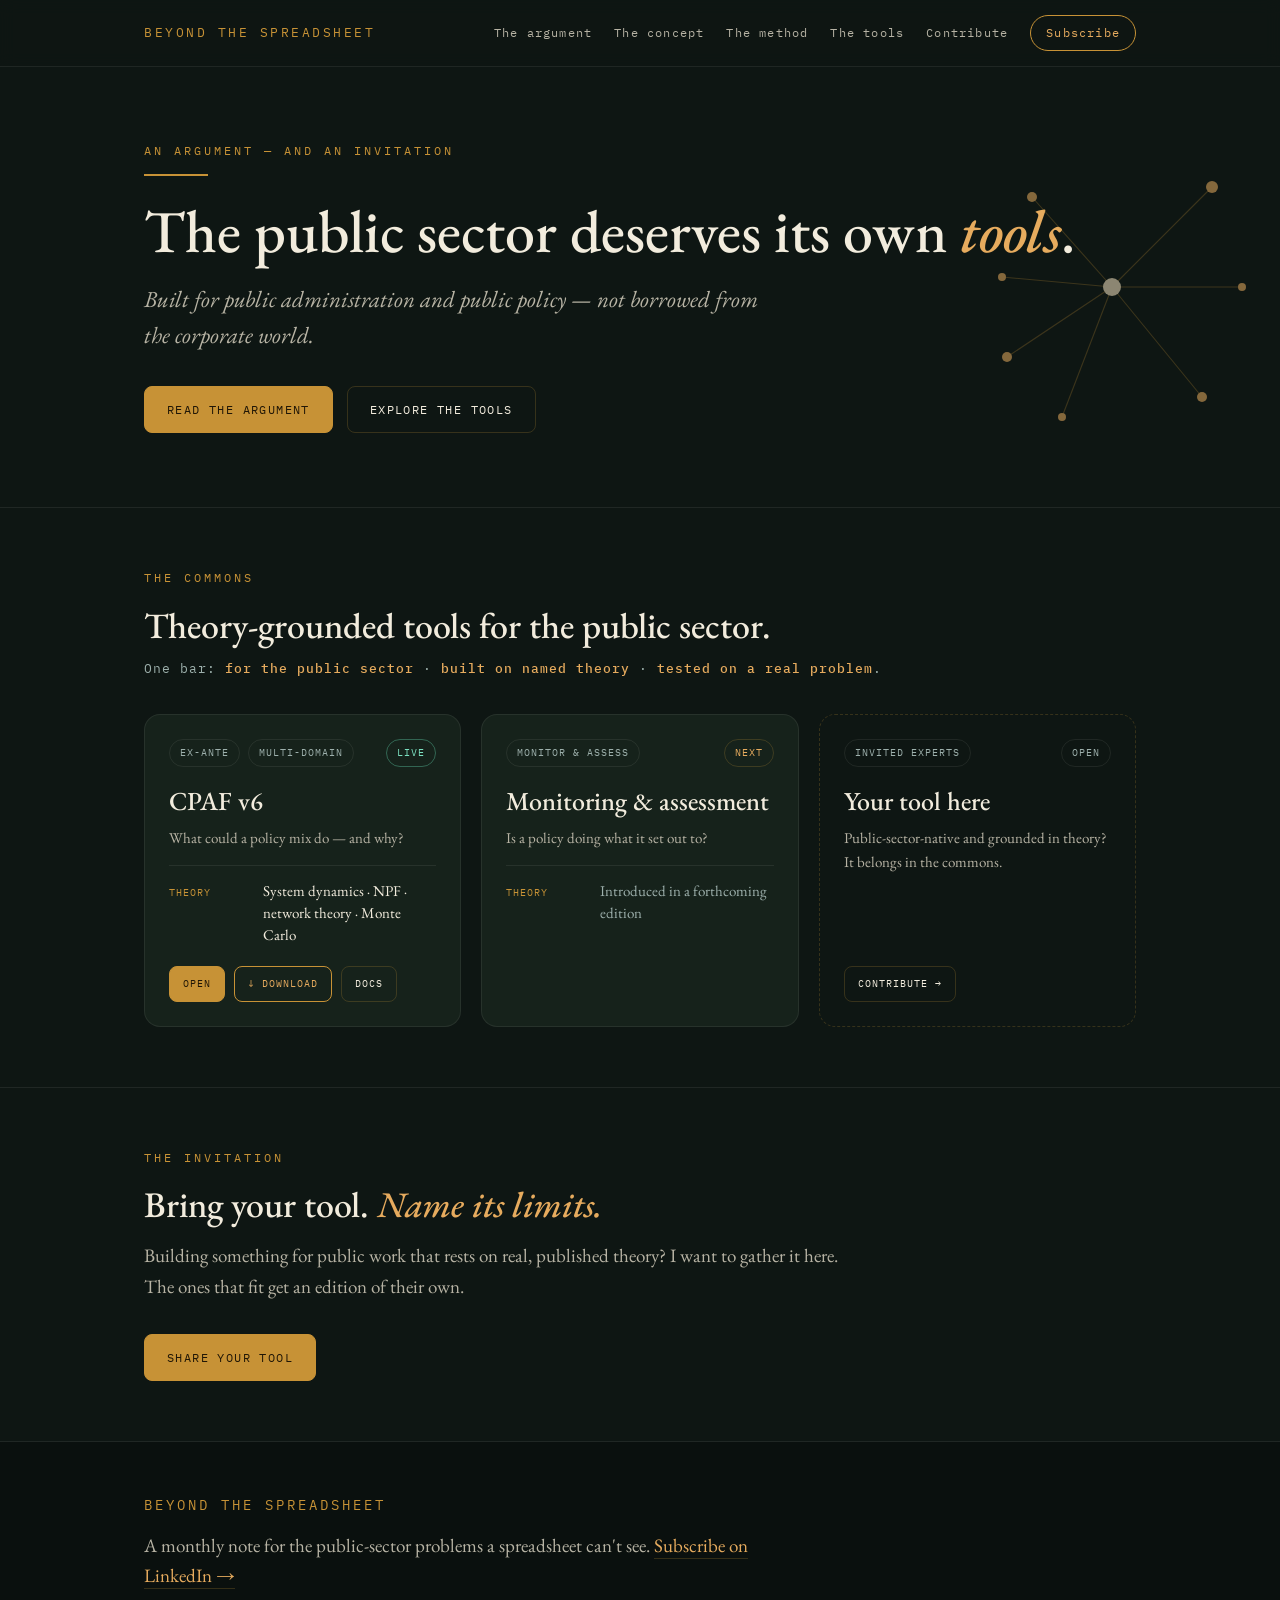
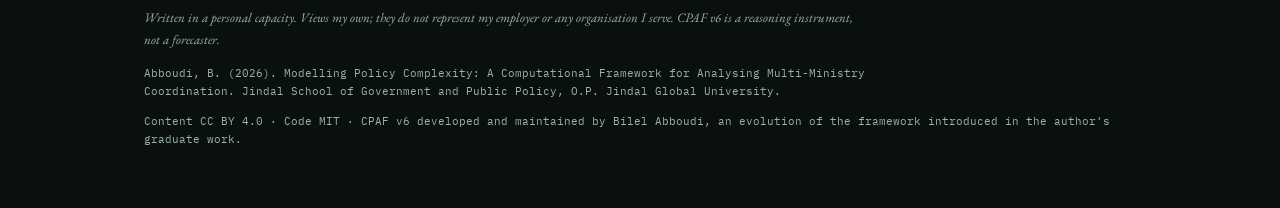
==== index.html @ c911b5e2 "Add site" ====
<!DOCTYPE html><html lang="en"><head><meta charset="utf-8"><meta name="viewport" content="width=device-width,initial-scale=1">
<title>Home · Beyond the Spreadsheet</title><meta name="description" content="Theory-grounded tools for the public sector.">
<link rel="preconnect" href="https://fonts.googleapis.com"><link rel="preconnect" href="https://fonts.gstatic.com" crossorigin>
<link rel="icon" href="/assets/img/favicon.svg"><link rel="stylesheet" href="/assets/css/brand.css">
<meta property="og:title" content="Beyond the Spreadsheet"><meta property="og:description" content="Theory-grounded tools for the public sector."><meta property="og:type" content="website">
</head><body><nav><div class="wrap"><a class="brand" href="/">BEYOND THE SPREADSHEET</a>
<div class="navlinks"><a href="/argument.html">The argument</a><a href="/concept.html">The concept</a><a href="/method.html">The method</a><a href="/tools.html">The tools</a><a href="/contribute.html">Contribute</a><a class="pill" data-subscribe href="#">Subscribe</a></div></div></nav>
<header><div class="wrap"><svg width="360" height="360" viewBox="0 0 360 360" style="position:absolute;right:8px;top:40px;opacity:.55" aria-hidden="true">
<g stroke="#C79236" stroke-opacity=".45" stroke-width="1.1"><line x1="200" y1="180" x2="120" y2="90"/><line x1="200" y1="180" x2="300" y2="80"/><line x1="200" y1="180" x2="330" y2="180"/><line x1="200" y1="180" x2="290" y2="290"/><line x1="200" y1="180" x2="150" y2="310"/><line x1="200" y1="180" x2="95" y2="250"/><line x1="200" y1="180" x2="90" y2="170"/></g>
<g fill="#E6AB5E"><circle cx="120" cy="90" r="5"/><circle cx="300" cy="80" r="6"/><circle cx="330" cy="180" r="4"/><circle cx="290" cy="290" r="5"/><circle cx="150" cy="310" r="4"/><circle cx="95" cy="250" r="5"/><circle cx="90" cy="170" r="4"/></g>
<circle cx="200" cy="180" r="9" fill="#F4E3C0"/></svg>
<div class="ey">An argument — and an invitation</div><div class="rule"></div>
<h1>The public sector deserves its own <em>tools</em>.</h1>
<p class="lede">Built for public administration and public policy — not borrowed from the corporate world.</p>
<div class="cta"><a class="btn primary" href="/argument.html">Read the argument</a><a class="btn ghost" href="/tools.html">Explore the tools</a></div></div></header>
<section><div class="wrap"><div class="ey lbl">The commons</div>
<h2>Theory-grounded tools for the public sector.</h2>
<div class="barline">One bar: <b>for the public sector</b> · <b>built on named theory</b> · <b>tested on a real problem</b>.</div>
<div class="cards" id="tools-grid">
<div class="card"><div class="tags"><span class="tag">Ex-ante</span><span class="tag">Multi-domain</span><span class="status st-live">Live</span></div>
<h3>CPAF v6</h3><div class="sub">What could a policy mix do &mdash; and why?</div>
<div class="kv"><div class="row"><span class="rk">Theory</span><span class="rv">System dynamics &middot; NPF &middot; network theory &middot; Monte Carlo</span></div></div>
<div class="cardcta"><a class="mini g" href="/model/" target="_blank" rel="noopener">Open</a><a class="mini d" href="/downloads/cpaf-v6-model.zip" download>&#8595; Download</a><a class="mini" href="/docs/">Docs</a></div></div>
<div class="card"><div class="tags"><span class="tag">Monitor &amp; assess</span><span class="status st-next">Next</span></div>
<h3>Monitoring &amp; assessment</h3><div class="sub">Is a policy doing what it set out to?</div>
<div class="kv"><div class="row"><span class="rk">Theory</span><span class="rv dim">Introduced in a forthcoming edition.</span></div></div></div>
<div class="card dashed"><div class="tags"><span class="tag">Invited experts</span><span class="status st-open">Open</span></div>
<h3>Your tool here</h3><div class="sub">Public-sector-native and grounded in theory? It belongs in the commons.</div>
<div class="cardcta"><a class="mini" href="/contribute.html">Contribute &#8594;</a></div></div>
</div></div></section>
<section><div class="wrap"><div class="ey lbl">The invitation</div>
<h2>Bring your tool. <em>Name its limits.</em></h2>
<p class="body">Building something for public work that rests on real, published theory? I want to gather it here. The ones that fit get an edition of their own.</p>
<div class="cta"><a class="btn primary" href="/contribute.html">Share your tool</a></div></div></section><footer><div class="wrap"><div class="fbrand">BEYOND THE SPREADSHEET</div>
<p class="body" style="margin-top:14px;max-width:640px">A monthly note for the public-sector problems a spreadsheet can't see. <a data-subscribe href="#" style="color:var(--gold2);border-bottom:1px solid var(--line)">Subscribe on LinkedIn &#8594;</a></p>
<p class="disc">Written in a personal capacity. Views my own; they do not represent my employer or any organisation I serve. CPAF v6 is a reasoning instrument, not a forecaster.</p>
<p class="cite">Abboudi, B. (2026). Modelling Policy Complexity: A Computational Framework for Analysing Multi-Ministry Coordination. Jindal School of Government and Public Policy, O.P. Jindal Global University.</p>
<p class="lic">Content CC BY 4.0 · Code MIT · CPAF v6 developed and maintained by Bilel Abboudi, an evolution of the framework introduced in the author's graduate work.</p></div></footer>
<script src="/assets/js/site.js"></script></body></html>
---- assets/css/brand.css ----
@import url('https://fonts.googleapis.com/css2?family=EB+Garamond:ital,wght@0,400;0,500;1,400&family=IBM+Plex+Mono:wght@400;500&display=swap');
:root{--bg:#0E1613;--bg2:#0A100E;--panel:#16221B;--gold:#C79236;--gold2:#E6AB5E;--cream:#F2ECDD;--muted:#9DB0AC;--sub:#B7B3A4;--line:rgba(201,150,54,.22);--hair:rgba(243,236,221,.08);--serif:'EB Garamond',Georgia,serif;--mono:'IBM Plex Mono',ui-monospace,Menlo,monospace}
*{box-sizing:border-box;margin:0;padding:0}html{scroll-behavior:smooth}
body{background:var(--bg);color:var(--cream);font-family:var(--serif);line-height:1.6;-webkit-font-smoothing:antialiased}
.wrap{max-width:1080px;margin:0 auto;padding:0 44px}
.ey{font-family:var(--mono);font-size:12px;letter-spacing:3px;text-transform:uppercase;color:var(--gold)}
a{color:inherit;text-decoration:none}
nav{position:sticky;top:0;z-index:20;border-bottom:1px solid var(--hair);background:rgba(14,22,19,.86);backdrop-filter:blur(8px)}
nav .wrap{display:flex;align-items:center;justify-content:space-between;height:66px}
.brand{font-family:var(--mono);font-size:13px;letter-spacing:2.5px;color:var(--gold)}
.navlinks{display:flex;gap:22px;align-items:center;font-family:var(--mono);font-size:12px;letter-spacing:1.2px;color:var(--sub)}
.navlinks a:hover{color:var(--cream)}
.pill{border:1px solid var(--gold);color:var(--gold2)!important;padding:7px 15px;border-radius:999px}.pill:hover{background:rgba(201,150,54,.12)}
.rule{width:64px;height:2px;background:var(--gold);margin:14px 0 24px}
h1{font-size:60px;line-height:1.04;font-weight:500;color:var(--cream)}h1 em{font-style:italic;color:var(--gold2)}
h2{font-size:36px;line-height:1.12;font-weight:500;color:var(--cream)}h2 em{font-style:italic;color:var(--gold2)}
h3{font-size:26px;font-weight:500;color:var(--cream)}
.lede{font-style:italic;font-size:23px;color:var(--sub);margin-top:18px;max-width:620px}
.dek{font-style:italic;font-size:21px;color:var(--sub);margin-top:14px;max-width:660px}
p.body{font-size:19px;color:var(--sub);max-width:720px;margin-top:16px}p.body b{color:var(--cream);font-weight:500}p.body em{color:var(--gold2);font-style:italic}
header{position:relative;overflow:hidden;border-bottom:1px solid var(--hair)}
header .wrap{padding:74px 44px}
section{padding:60px 0;border-bottom:1px solid var(--hair)}
.lbl{margin-bottom:18px}
.cta{display:flex;gap:14px;margin-top:32px;flex-wrap:wrap}
.btn{font-family:var(--mono);font-size:12px;letter-spacing:1.4px;text-transform:uppercase;padding:13px 22px;border-radius:8px;border:1px solid var(--line);color:var(--cream);display:inline-block;transition:.15s;cursor:pointer}
.btn.primary{background:var(--gold);color:#201606;border-color:var(--gold)}.btn.primary:hover{background:var(--gold2)}
.btn.ghost:hover{border-color:var(--gold);color:var(--gold2)}
.btn.download{border-color:var(--gold);color:var(--gold2)}.btn.download:hover{background:rgba(201,150,54,.12)}
.commit{border-top:1px solid var(--hair);margin:26px 0 6px;max-width:740px}
.commit .it{padding:16px 0;border-bottom:1px solid var(--hair)}
.commit .h{font-family:var(--mono);font-size:12px;letter-spacing:1.5px;text-transform:uppercase;color:var(--gold);margin-bottom:7px}
.commit .t{font-size:18px;color:var(--sub)}.commit .t b{color:var(--cream);font-weight:500}
.close{font-size:23px;color:var(--cream);font-style:italic;margin:30px 0 6px}
.sig{font-family:var(--mono);font-size:12px;letter-spacing:1.5px;color:var(--gold2);margin-top:18px}
.cards{display:grid;grid-template-columns:repeat(auto-fit,minmax(280px,1fr));gap:20px;margin-top:36px}
.card{background:var(--panel);border:1px solid var(--hair);border-radius:16px;padding:24px;display:flex;flex-direction:column;transition:.15s}
.card:hover{border-color:var(--line)}.card.dashed{background:transparent;border-style:dashed;border-color:var(--line)}
.tags{display:flex;gap:8px;flex-wrap:wrap;margin-bottom:14px;align-items:center}
.tag{font-family:var(--mono);font-size:10px;letter-spacing:1px;text-transform:uppercase;color:var(--muted);border:1px solid var(--hair);border-radius:999px;padding:5px 10px}
.status{margin-left:auto;font-family:var(--mono);font-size:10px;letter-spacing:1px;text-transform:uppercase;padding:5px 10px;border-radius:999px}
.st-live{color:#7BE0C0;border:1px solid rgba(93,202,165,.4)}.st-next{color:var(--gold2);border:1px solid var(--line)}.st-planned,.st-open{color:var(--muted);border:1px solid var(--hair)}
.card h3{font-size:26px}.card .sub{color:var(--sub);font-size:15px;margin-top:4px}
.kv{margin-top:15px;border-top:1px solid var(--hair);padding-top:14px;display:grid;gap:9px}
.kv .row{display:grid;grid-template-columns:82px 1fr;gap:12px;align-items:baseline}
.kv .rk{font-family:var(--mono);font-size:10px;letter-spacing:1px;text-transform:uppercase;color:var(--gold)}
.kv .rv{color:var(--cream);font-size:15px;line-height:1.45}.kv .rv.dim{color:var(--muted)}
.cardcta{display:flex;gap:9px;margin-top:auto;padding-top:20px;flex-wrap:wrap}
.mini{font-family:var(--mono);font-size:10px;letter-spacing:1px;text-transform:uppercase;padding:9px 13px;border-radius:8px;border:1px solid var(--line);color:var(--cream)}
.mini.g{background:var(--gold);color:#201606;border-color:var(--gold)}.mini.g:hover{background:var(--gold2)}
.mini.d{border-color:var(--gold);color:var(--gold2)}.mini:hover{border-color:var(--gold);color:var(--gold2)}
.figure{background:var(--cream);border-radius:14px;padding:20px;margin:26px 0;text-align:center;max-width:760px}
.figure img{max-width:100%;border-radius:6px;display:block;margin:0 auto}
.figure .cap{font-family:var(--mono);font-size:10.5px;letter-spacing:1px;color:#6a6350;margin-top:12px;text-transform:uppercase}
.checks{list-style:none;margin:20px 0 30px;max-width:640px}
.checks li{display:flex;gap:12px;align-items:baseline;padding:11px 0;border-top:1px solid var(--hair);color:var(--cream);font-size:17px}.checks .c{color:var(--gold2);font-family:var(--mono)}
.barline{font-family:var(--mono);font-size:12.5px;letter-spacing:1px;color:var(--muted);margin-top:12px}.barline b{color:var(--gold2);font-weight:500}
.filter{display:flex;gap:10px;flex-wrap:wrap;margin-top:22px}
.chip{font-family:var(--mono);font-size:11px;letter-spacing:1px;text-transform:uppercase;padding:8px 14px;border-radius:999px;border:1px solid var(--hair);color:var(--muted);cursor:pointer}
.chip.on{border-color:var(--gold);color:var(--gold2)}
.promptbox{background:#0c1512;border:1px solid var(--hair);border-left:3px solid var(--gold);border-radius:8px;padding:16px 18px;margin:14px 0;font-family:var(--mono);font-size:13px;color:#cfd8d3;max-width:740px;line-height:1.6}
.plabel{font-family:var(--mono);font-size:11px;letter-spacing:1px;text-transform:uppercase;color:var(--gold);margin-bottom:8px}
.field{margin:16px 0;max-width:560px}
.field label{display:block;font-family:var(--mono);font-size:11px;letter-spacing:1px;text-transform:uppercase;color:var(--gold);margin-bottom:7px}
.field input,.field textarea{width:100%;background:#0c1512;border:1px solid var(--hair);border-radius:8px;padding:12px 14px;color:var(--cream);font-family:var(--serif);font-size:16px}
.field textarea{min-height:90px;resize:vertical}
.field input:focus,.field textarea:focus{outline:none;border-color:var(--gold)}
.bc{font-family:var(--mono);font-size:11px;letter-spacing:1px;color:var(--muted);text-transform:uppercase}
.note{font-family:var(--mono);font-size:11px;letter-spacing:1px;color:var(--gold);text-transform:uppercase;margin:14px 0 0}
footer{padding:52px 0 60px;background:var(--bg2)}
.fbrand{font-family:var(--mono);letter-spacing:3px;color:var(--gold);font-size:14px}
.disc{color:var(--muted);font-size:13px;margin-top:16px;max-width:720px;font-style:italic;line-height:1.7}
.cite{color:var(--muted);font-family:var(--mono);font-size:11px;margin-top:12px;max-width:760px;line-height:1.7}
.lic{color:var(--muted);font-family:var(--mono);font-size:11px;margin-top:12px}
@media(max-width:760px){.wrap{padding:0 24px}.navlinks{gap:14px;font-size:11px}.navlinks a:not(.pill){display:none}h1{font-size:42px}.lede{font-size:19px}h2{font-size:29px}header .wrap{padding:52px 24px}}
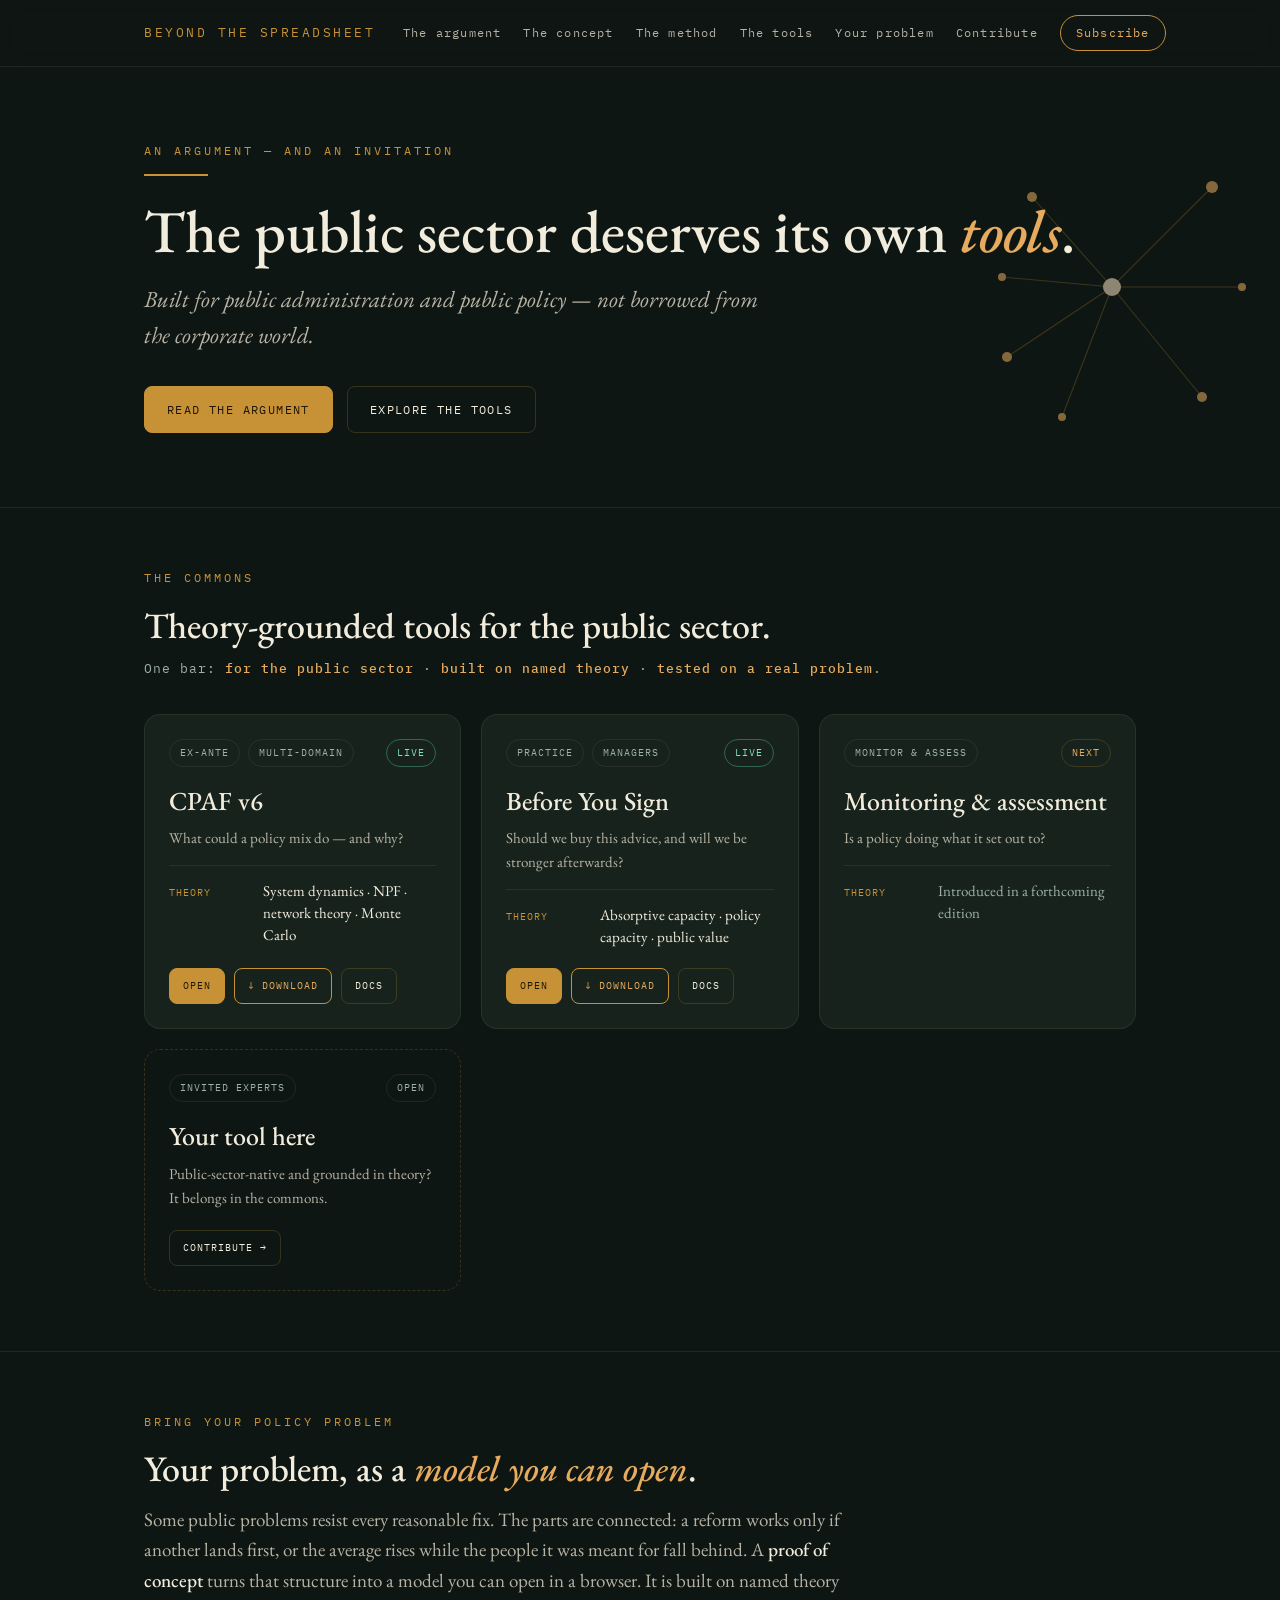
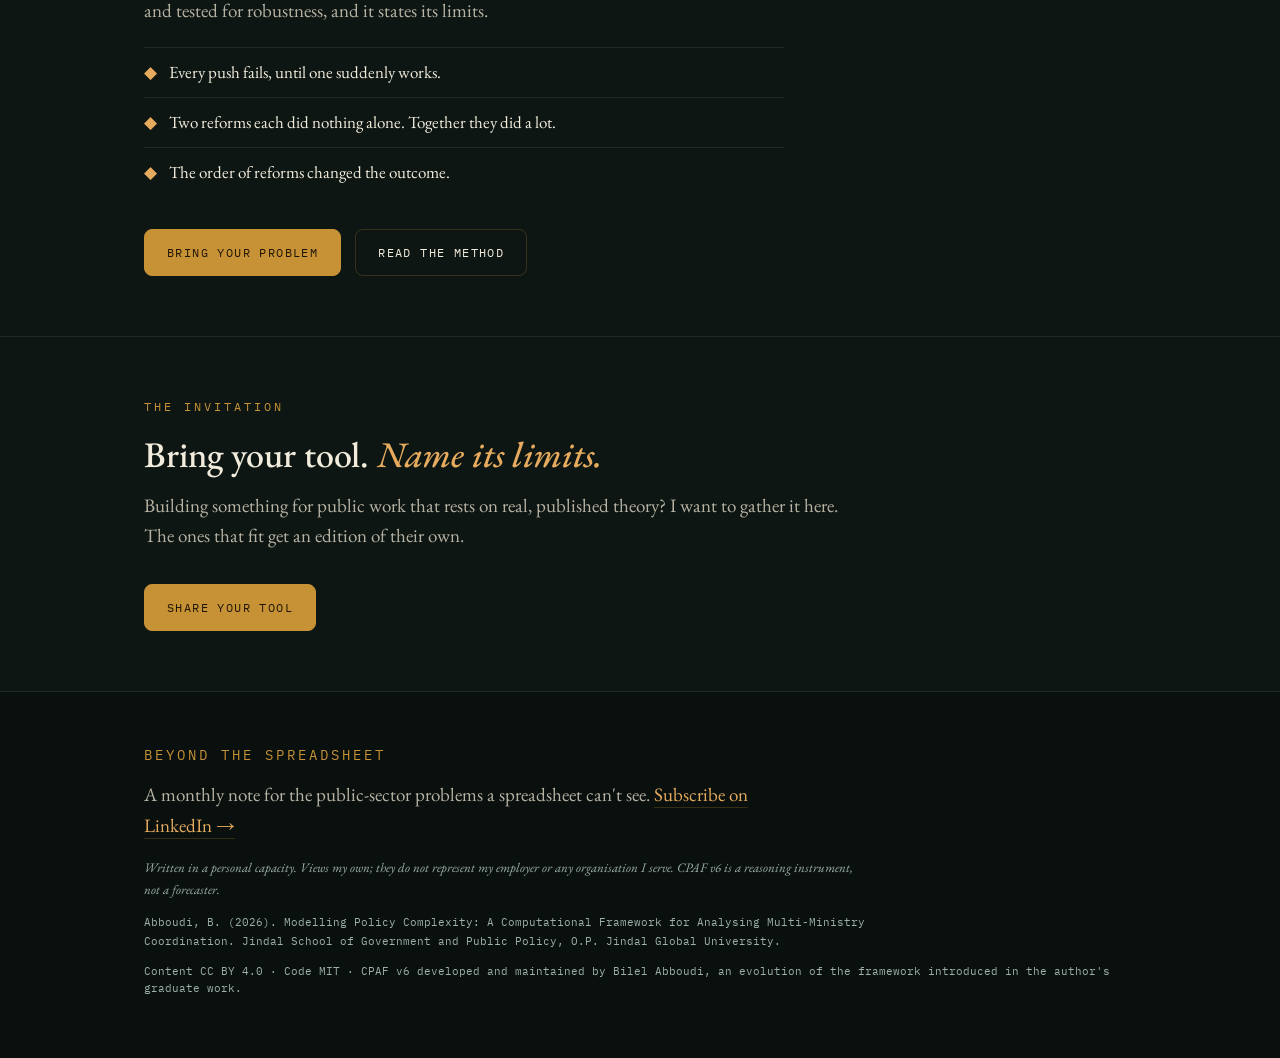
==== commit 90326bd2: "Add 'Bring your policy problem' page, homepage section, PoC gallery and suggestion form - New /probl" ====
--- a/index.html
+++ b/index.html
@@ -4,7 +4,7 @@
 <link rel="icon" href="/assets/img/favicon.svg"><link rel="stylesheet" href="/assets/css/brand.css">
 <meta property="og:title" content="Beyond the Spreadsheet"><meta property="og:description" content="Theory-grounded tools for the public sector."><meta property="og:type" content="website">
 </head><body><nav><div class="wrap"><a class="brand" href="/">BEYOND THE SPREADSHEET</a>
-<div class="navlinks"><a href="/argument.html">The argument</a><a href="/concept.html">The concept</a><a href="/method.html">The method</a><a href="/tools.html">The tools</a><a href="/contribute.html">Contribute</a><a class="pill" data-subscribe href="#">Subscribe</a></div></div></nav>
+<div class="navlinks"><a href="/argument.html">The argument</a><a href="/concept.html">The concept</a><a href="/method.html">The method</a><a href="/tools.html">The tools</a><a href="/problems.html">Your problem</a><a href="/contribute.html">Contribute</a><a class="pill" data-subscribe href="#">Subscribe</a></div></div></nav>
 <header><div class="wrap"><svg width="360" height="360" viewBox="0 0 360 360" style="position:absolute;right:8px;top:40px;opacity:.55" aria-hidden="true">
 <g stroke="#C79236" stroke-opacity=".45" stroke-width="1.1"><line x1="200" y1="180" x2="120" y2="90"/><line x1="200" y1="180" x2="300" y2="80"/><line x1="200" y1="180" x2="330" y2="180"/><line x1="200" y1="180" x2="290" y2="290"/><line x1="200" y1="180" x2="150" y2="310"/><line x1="200" y1="180" x2="95" y2="250"/><line x1="200" y1="180" x2="90" y2="170"/></g>
 <g fill="#E6AB5E"><circle cx="120" cy="90" r="5"/><circle cx="300" cy="80" r="6"/><circle cx="330" cy="180" r="4"/><circle cx="290" cy="290" r="5"/><circle cx="150" cy="310" r="4"/><circle cx="95" cy="250" r="5"/><circle cx="90" cy="170" r="4"/></g>
@@ -28,6 +28,15 @@
 <h3>Your tool here</h3><div class="sub">Public-sector-native and grounded in theory? It belongs in the commons.</div>
 <div class="cardcta"><a class="mini" href="/contribute.html">Contribute &#8594;</a></div></div>
 </div></div></section>
+<section><div class="wrap"><div class="ey lbl">Bring your policy problem</div>
+<h2>Your problem, as a <em>model you can open</em>.</h2>
+<p class="body">Some public problems resist every reasonable fix. The parts are connected: a reform works only if another lands first, or the average rises while the people it was meant for fall behind. A <b>proof of concept</b> turns that structure into a model you can open in a browser. It is built on named theory and tested for robustness, and it states its limits.</p>
+<ul class="checks">
+<li><span class="c">&#9670;</span> Every push fails, until one suddenly works.</li>
+<li><span class="c">&#9670;</span> Two reforms each did nothing alone. Together they did a lot.</li>
+<li><span class="c">&#9670;</span> The order of reforms changed the outcome.</li>
+</ul>
+<div class="cta"><a class="btn primary" href="/problems.html">Bring your problem</a><a class="btn ghost" href="/method.html">Read the method</a></div></div></section>
 <section><div class="wrap"><div class="ey lbl">The invitation</div>
 <h2>Bring your tool. <em>Name its limits.</em></h2>
 <p class="body">Building something for public work that rests on real, published theory? I want to gather it here. The ones that fit get an edition of their own.</p>
@@ -36,4 +45,14 @@
 <p class="disc">Written in a personal capacity. Views my own; they do not represent my employer or any organisation I serve. CPAF v6 is a reasoning instrument, not a forecaster.</p>
 <p class="cite">Abboudi, B. (2026). Modelling Policy Complexity: A Computational Framework for Analysing Multi-Ministry Coordination. Jindal School of Government and Public Policy, O.P. Jindal Global University.</p>
 <p class="lic">Content CC BY 4.0 · Code MIT · CPAF v6 developed and maintained by Bilel Abboudi, an evolution of the framework introduced in the author's graduate work.</p></div></footer>
+<script src="https://identity.netlify.com/v1/netlify-identity-widget.js"></script>
+<script>
+  if (window.netlifyIdentity) {
+    window.netlifyIdentity.on("init", function(user){
+      if (!user) {
+        window.netlifyIdentity.on("login", function(){ document.location.href = "/admin/"; });
+      }
+    });
+  }
+</script>
 <script src="/assets/js/site.js"></script></body></html>
--- a/assets/css/brand.css
+++ b/assets/css/brand.css
@@ -6,10 +6,12 @@
 .ey{font-family:var(--mono);font-size:12px;letter-spacing:3px;text-transform:uppercase;color:var(--gold)}
 a{color:inherit;text-decoration:none}
 nav{position:sticky;top:0;z-index:20;border-bottom:1px solid var(--hair);background:rgba(14,22,19,.86);backdrop-filter:blur(8px)}
-nav .wrap{display:flex;align-items:center;justify-content:space-between;height:66px}
+nav .wrap{display:flex;align-items:center;justify-content:space-between;gap:28px;height:66px}
 .brand{font-family:var(--mono);font-size:13px;letter-spacing:2.5px;color:var(--gold)}
 .navlinks{display:flex;gap:22px;align-items:center;font-family:var(--mono);font-size:12px;letter-spacing:1.2px;color:var(--sub)}
+.navlinks a{white-space:nowrap}.brand{white-space:nowrap}
 .navlinks a:hover{color:var(--cream)}
+@media(max-width:1100px){.navlinks{gap:16px;font-size:11px;letter-spacing:.8px}}
 .pill{border:1px solid var(--gold);color:var(--gold2)!important;padding:7px 15px;border-radius:999px}.pill:hover{background:rgba(201,150,54,.12)}
 .rule{width:64px;height:2px;background:var(--gold);margin:14px 0 24px}
 h1{font-size:60px;line-height:1.04;font-weight:500;color:var(--cream)}h1 em{font-style:italic;color:var(--gold2)}
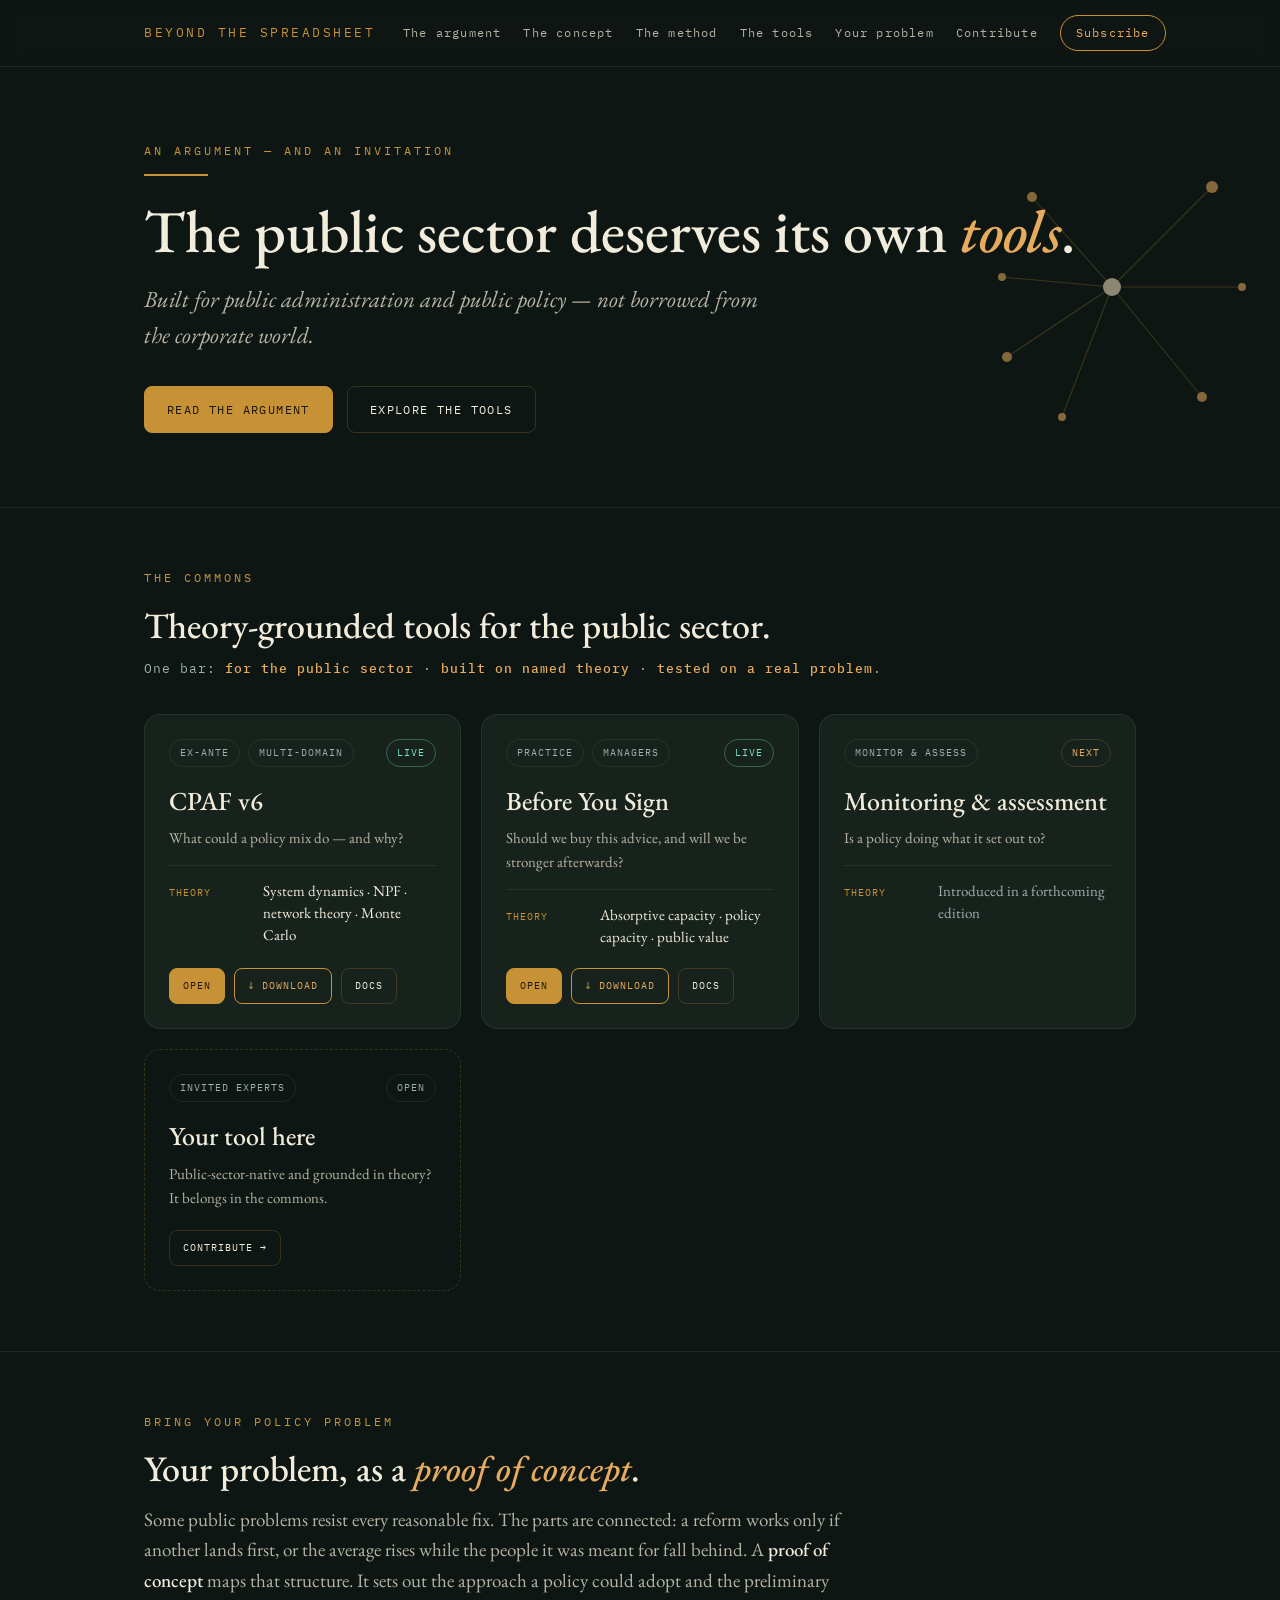
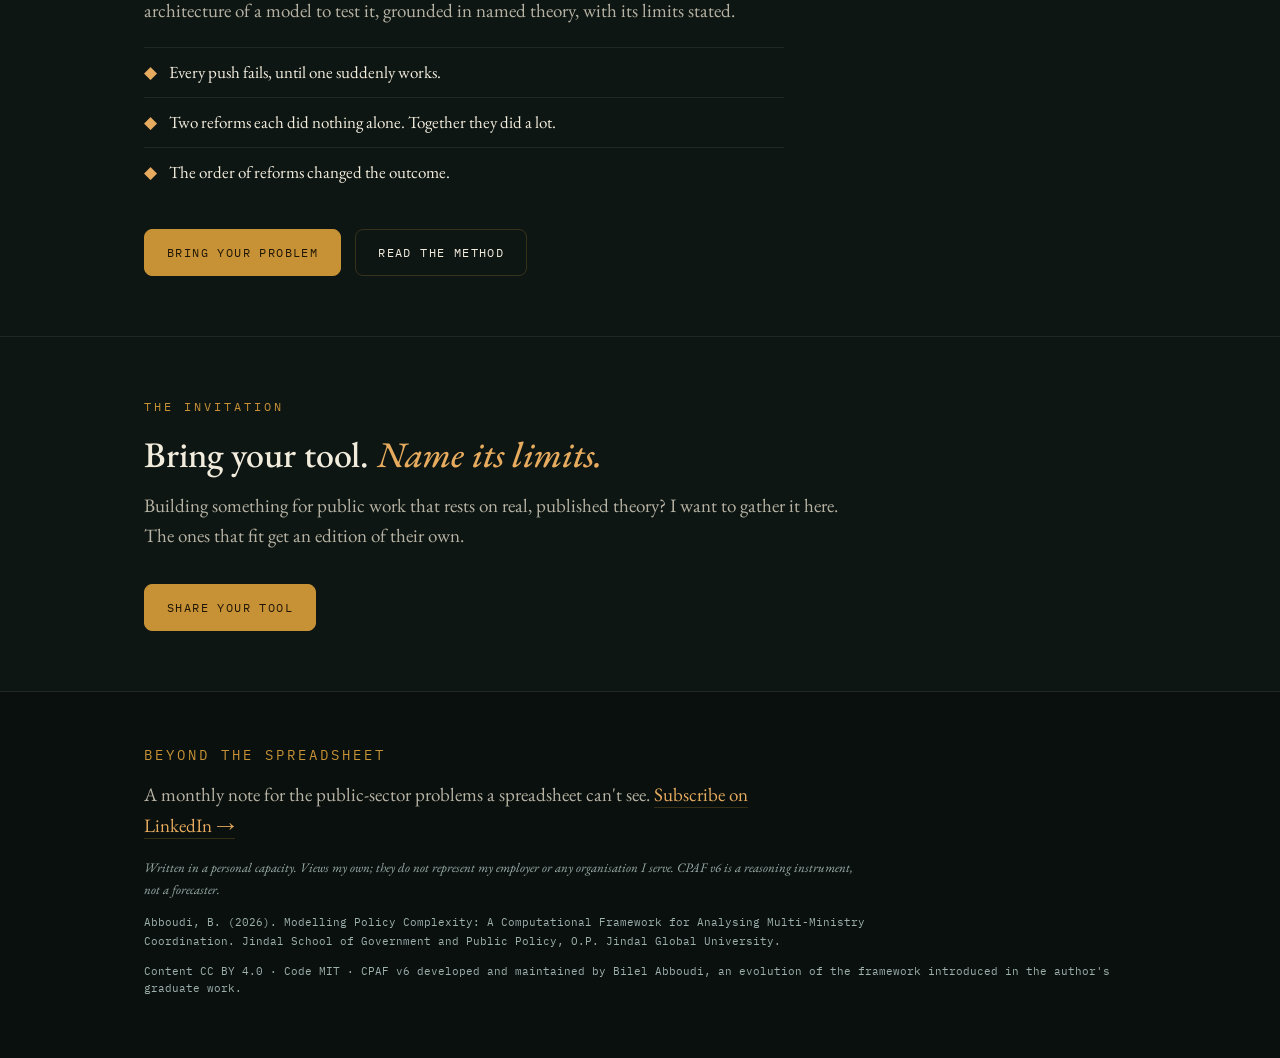
==== commit 4a622189: "Reframe PoC as a working document: approach + preliminary architecture, model comes after Co-Authore" ====
--- a/index.html
+++ b/index.html
@@ -29,8 +29,8 @@
 <div class="cardcta"><a class="mini" href="/contribute.html">Contribute &#8594;</a></div></div>
 </div></div></section>
 <section><div class="wrap"><div class="ey lbl">Bring your policy problem</div>
-<h2>Your problem, as a <em>model you can open</em>.</h2>
-<p class="body">Some public problems resist every reasonable fix. The parts are connected: a reform works only if another lands first, or the average rises while the people it was meant for fall behind. A <b>proof of concept</b> turns that structure into a model you can open in a browser. It is built on named theory and tested for robustness, and it states its limits.</p>
+<h2>Your problem, as a <em>proof of concept</em>.</h2>
+<p class="body">Some public problems resist every reasonable fix. The parts are connected: a reform works only if another lands first, or the average rises while the people it was meant for fall behind. A <b>proof of concept</b> maps that structure. It sets out the approach a policy could adopt and the preliminary architecture of a model to test it, grounded in named theory, with its limits stated.</p>
 <ul class="checks">
 <li><span class="c">&#9670;</span> Every push fails, until one suddenly works.</li>
 <li><span class="c">&#9670;</span> Two reforms each did nothing alone. Together they did a lot.</li>
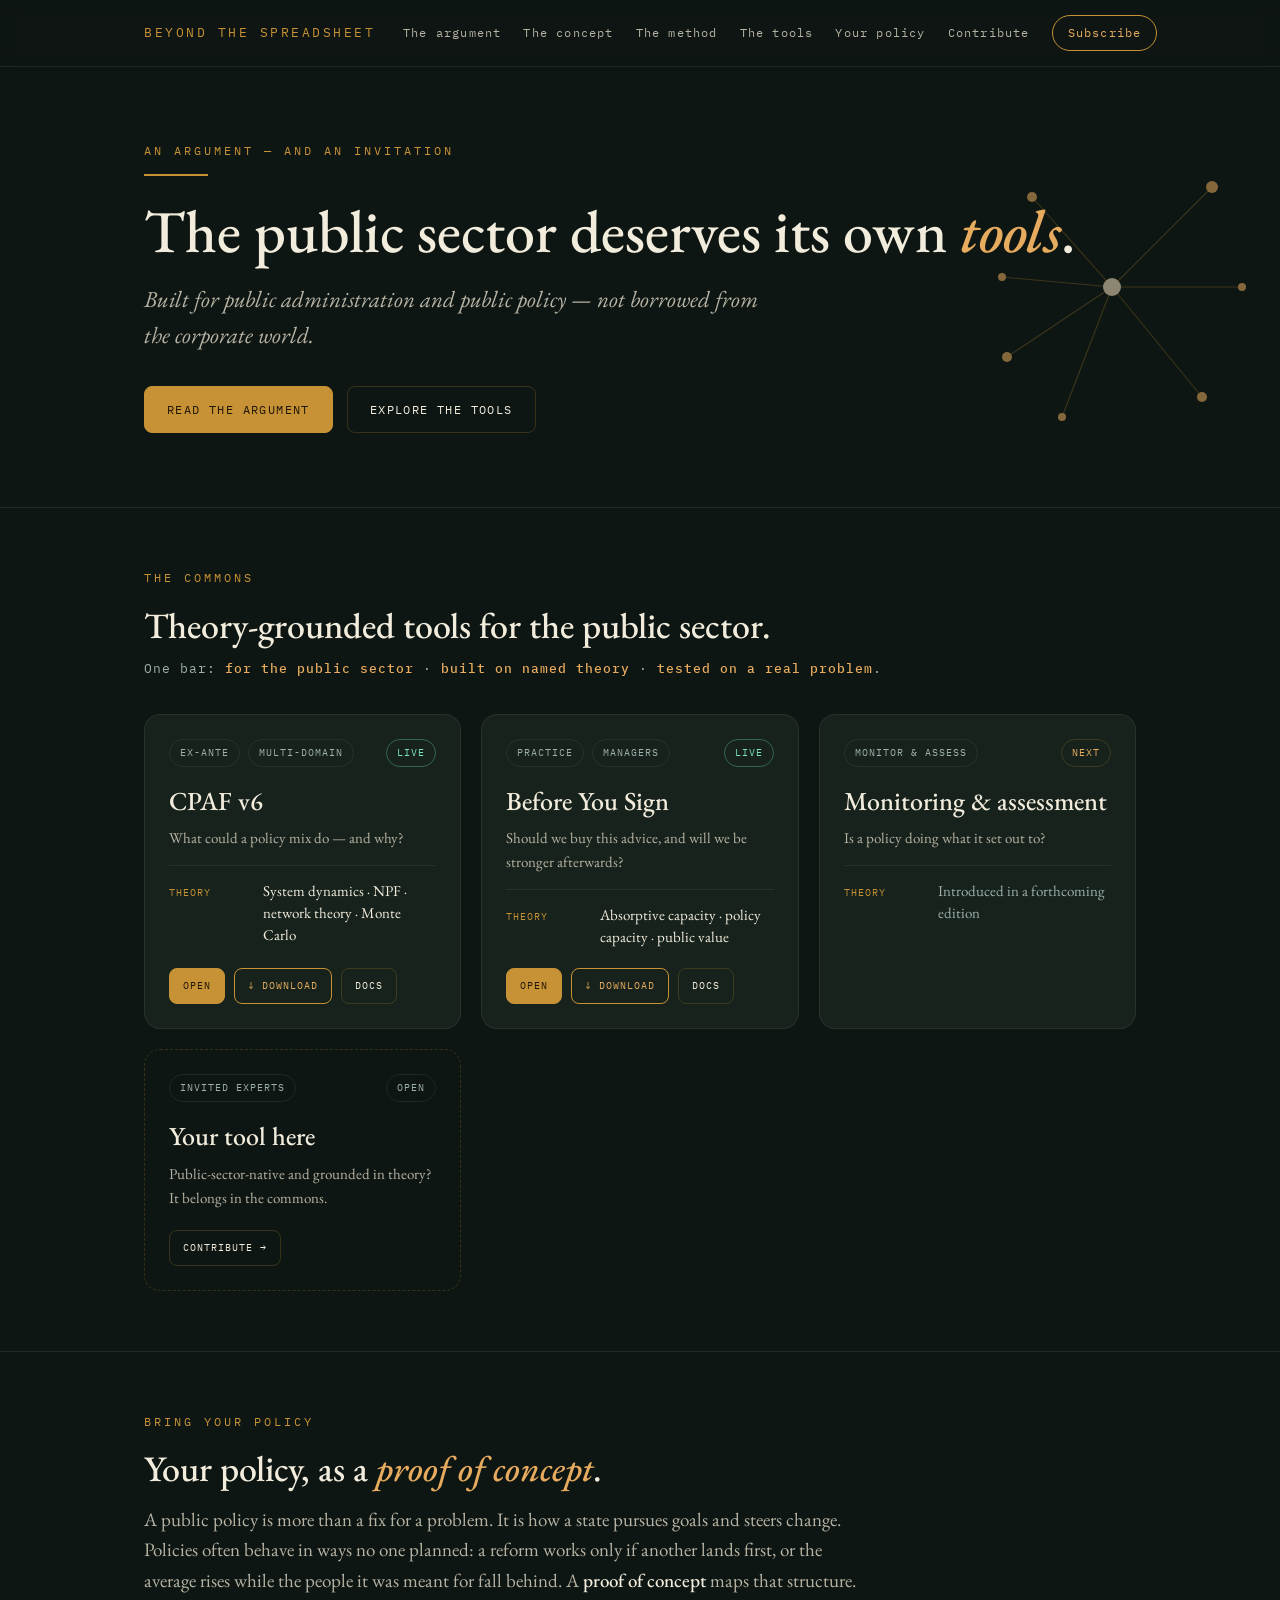
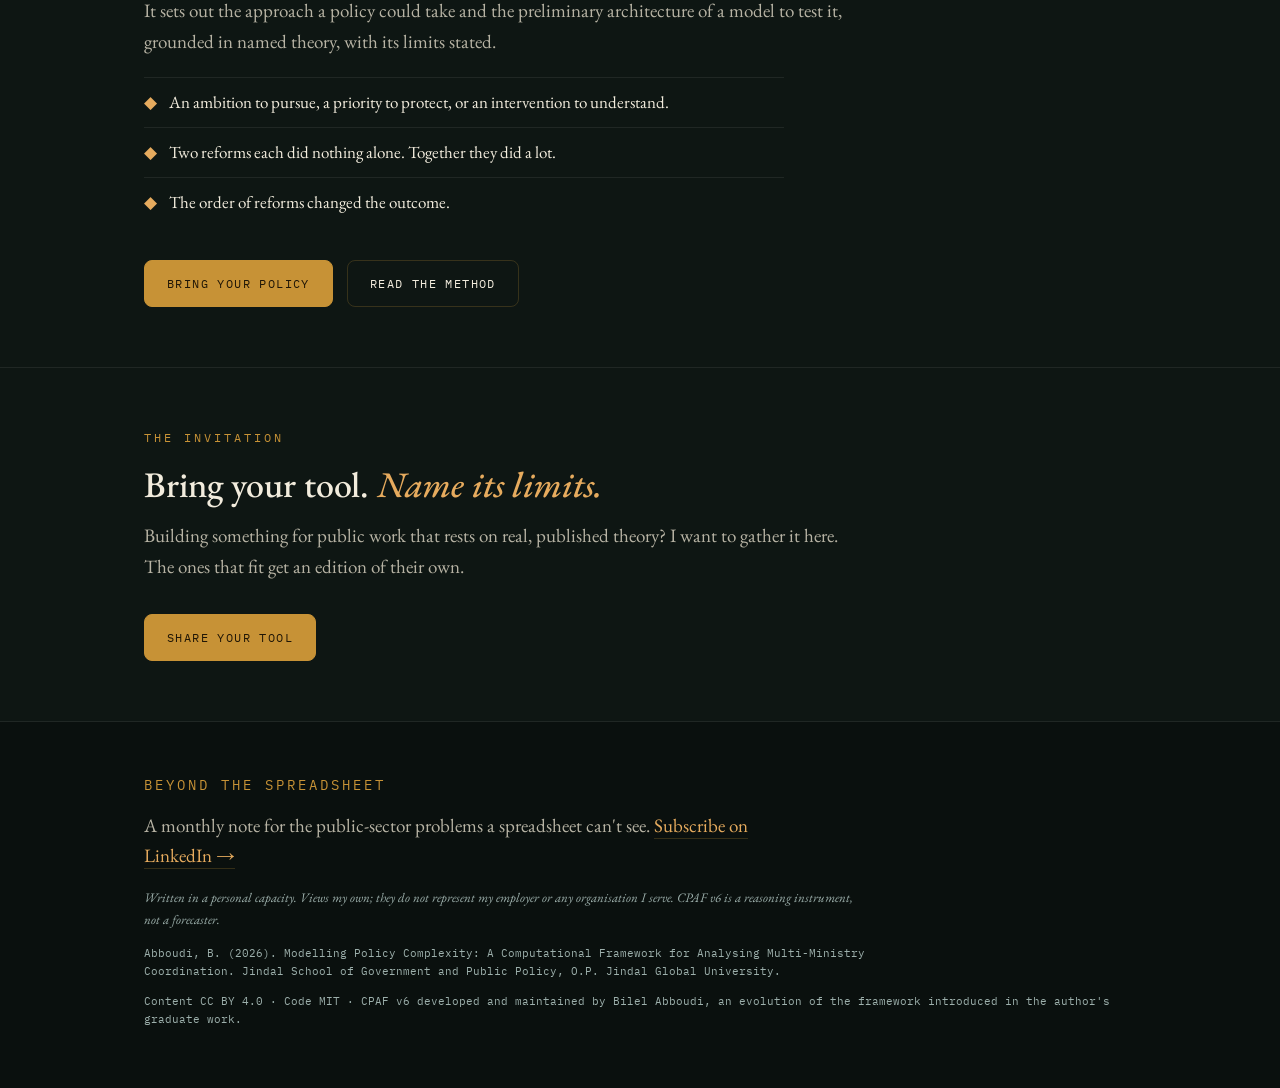
==== commit ae900d3a: "Reframe from 'problem' to 'policy': ambition, priority, intervention, or situation; rename page to /" ====
--- a/index.html
+++ b/index.html
@@ -4,7 +4,7 @@
 <link rel="icon" href="/assets/img/favicon.svg"><link rel="stylesheet" href="/assets/css/brand.css">
 <meta property="og:title" content="Beyond the Spreadsheet"><meta property="og:description" content="Theory-grounded tools for the public sector."><meta property="og:type" content="website">
 </head><body><nav><div class="wrap"><a class="brand" href="/">BEYOND THE SPREADSHEET</a>
-<div class="navlinks"><a href="/argument.html">The argument</a><a href="/concept.html">The concept</a><a href="/method.html">The method</a><a href="/tools.html">The tools</a><a href="/problems.html">Your problem</a><a href="/contribute.html">Contribute</a><a class="pill" data-subscribe href="#">Subscribe</a></div></div></nav>
+<div class="navlinks"><a href="/argument.html">The argument</a><a href="/concept.html">The concept</a><a href="/method.html">The method</a><a href="/tools.html">The tools</a><a href="/policy.html">Your policy</a><a href="/contribute.html">Contribute</a><a class="pill" data-subscribe href="#">Subscribe</a></div></div></nav>
 <header><div class="wrap"><svg width="360" height="360" viewBox="0 0 360 360" style="position:absolute;right:8px;top:40px;opacity:.55" aria-hidden="true">
 <g stroke="#C79236" stroke-opacity=".45" stroke-width="1.1"><line x1="200" y1="180" x2="120" y2="90"/><line x1="200" y1="180" x2="300" y2="80"/><line x1="200" y1="180" x2="330" y2="180"/><line x1="200" y1="180" x2="290" y2="290"/><line x1="200" y1="180" x2="150" y2="310"/><line x1="200" y1="180" x2="95" y2="250"/><line x1="200" y1="180" x2="90" y2="170"/></g>
 <g fill="#E6AB5E"><circle cx="120" cy="90" r="5"/><circle cx="300" cy="80" r="6"/><circle cx="330" cy="180" r="4"/><circle cx="290" cy="290" r="5"/><circle cx="150" cy="310" r="4"/><circle cx="95" cy="250" r="5"/><circle cx="90" cy="170" r="4"/></g>
@@ -28,15 +28,15 @@
 <h3>Your tool here</h3><div class="sub">Public-sector-native and grounded in theory? It belongs in the commons.</div>
 <div class="cardcta"><a class="mini" href="/contribute.html">Contribute &#8594;</a></div></div>
 </div></div></section>
-<section><div class="wrap"><div class="ey lbl">Bring your policy problem</div>
-<h2>Your problem, as a <em>proof of concept</em>.</h2>
-<p class="body">Some public problems resist every reasonable fix. The parts are connected: a reform works only if another lands first, or the average rises while the people it was meant for fall behind. A <b>proof of concept</b> maps that structure. It sets out the approach a policy could adopt and the preliminary architecture of a model to test it, grounded in named theory, with its limits stated.</p>
+<section><div class="wrap"><div class="ey lbl">Bring your policy</div>
+<h2>Your policy, as a <em>proof of concept</em>.</h2>
+<p class="body">A public policy is more than a fix for a problem. It is how a state pursues goals and steers change. Policies often behave in ways no one planned: a reform works only if another lands first, or the average rises while the people it was meant for fall behind. A <b>proof of concept</b> maps that structure. It sets out the approach a policy could take and the preliminary architecture of a model to test it, grounded in named theory, with its limits stated.</p>
 <ul class="checks">
-<li><span class="c">&#9670;</span> Every push fails, until one suddenly works.</li>
+<li><span class="c">&#9670;</span> An ambition to pursue, a priority to protect, or an intervention to understand.</li>
 <li><span class="c">&#9670;</span> Two reforms each did nothing alone. Together they did a lot.</li>
 <li><span class="c">&#9670;</span> The order of reforms changed the outcome.</li>
 </ul>
-<div class="cta"><a class="btn primary" href="/problems.html">Bring your problem</a><a class="btn ghost" href="/method.html">Read the method</a></div></div></section>
+<div class="cta"><a class="btn primary" href="/policy.html">Bring your policy</a><a class="btn ghost" href="/method.html">Read the method</a></div></div></section>
 <section><div class="wrap"><div class="ey lbl">The invitation</div>
 <h2>Bring your tool. <em>Name its limits.</em></h2>
 <p class="body">Building something for public work that rests on real, published theory? I want to gather it here. The ones that fit get an edition of their own.</p>
--- a/assets/css/brand.css
+++ b/assets/css/brand.css
@@ -64,9 +64,9 @@
 .plabel{font-family:var(--mono);font-size:11px;letter-spacing:1px;text-transform:uppercase;color:var(--gold);margin-bottom:8px}
 .field{margin:16px 0;max-width:560px}
 .field label{display:block;font-family:var(--mono);font-size:11px;letter-spacing:1px;text-transform:uppercase;color:var(--gold);margin-bottom:7px}
-.field input,.field textarea{width:100%;background:#0c1512;border:1px solid var(--hair);border-radius:8px;padding:12px 14px;color:var(--cream);font-family:var(--serif);font-size:16px}
+.field input,.field textarea,.field select{width:100%;background:#0c1512;border:1px solid var(--hair);border-radius:8px;padding:12px 14px;color:var(--cream);font-family:var(--serif);font-size:16px}
 .field textarea{min-height:90px;resize:vertical}
-.field input:focus,.field textarea:focus{outline:none;border-color:var(--gold)}
+.field input:focus,.field textarea:focus,.field select:focus{outline:none;border-color:var(--gold)}
 .bc{font-family:var(--mono);font-size:11px;letter-spacing:1px;color:var(--muted);text-transform:uppercase}
 .note{font-family:var(--mono);font-size:11px;letter-spacing:1px;color:var(--gold);text-transform:uppercase;margin:14px 0 0}
 footer{padding:52px 0 60px;background:var(--bg2)}
